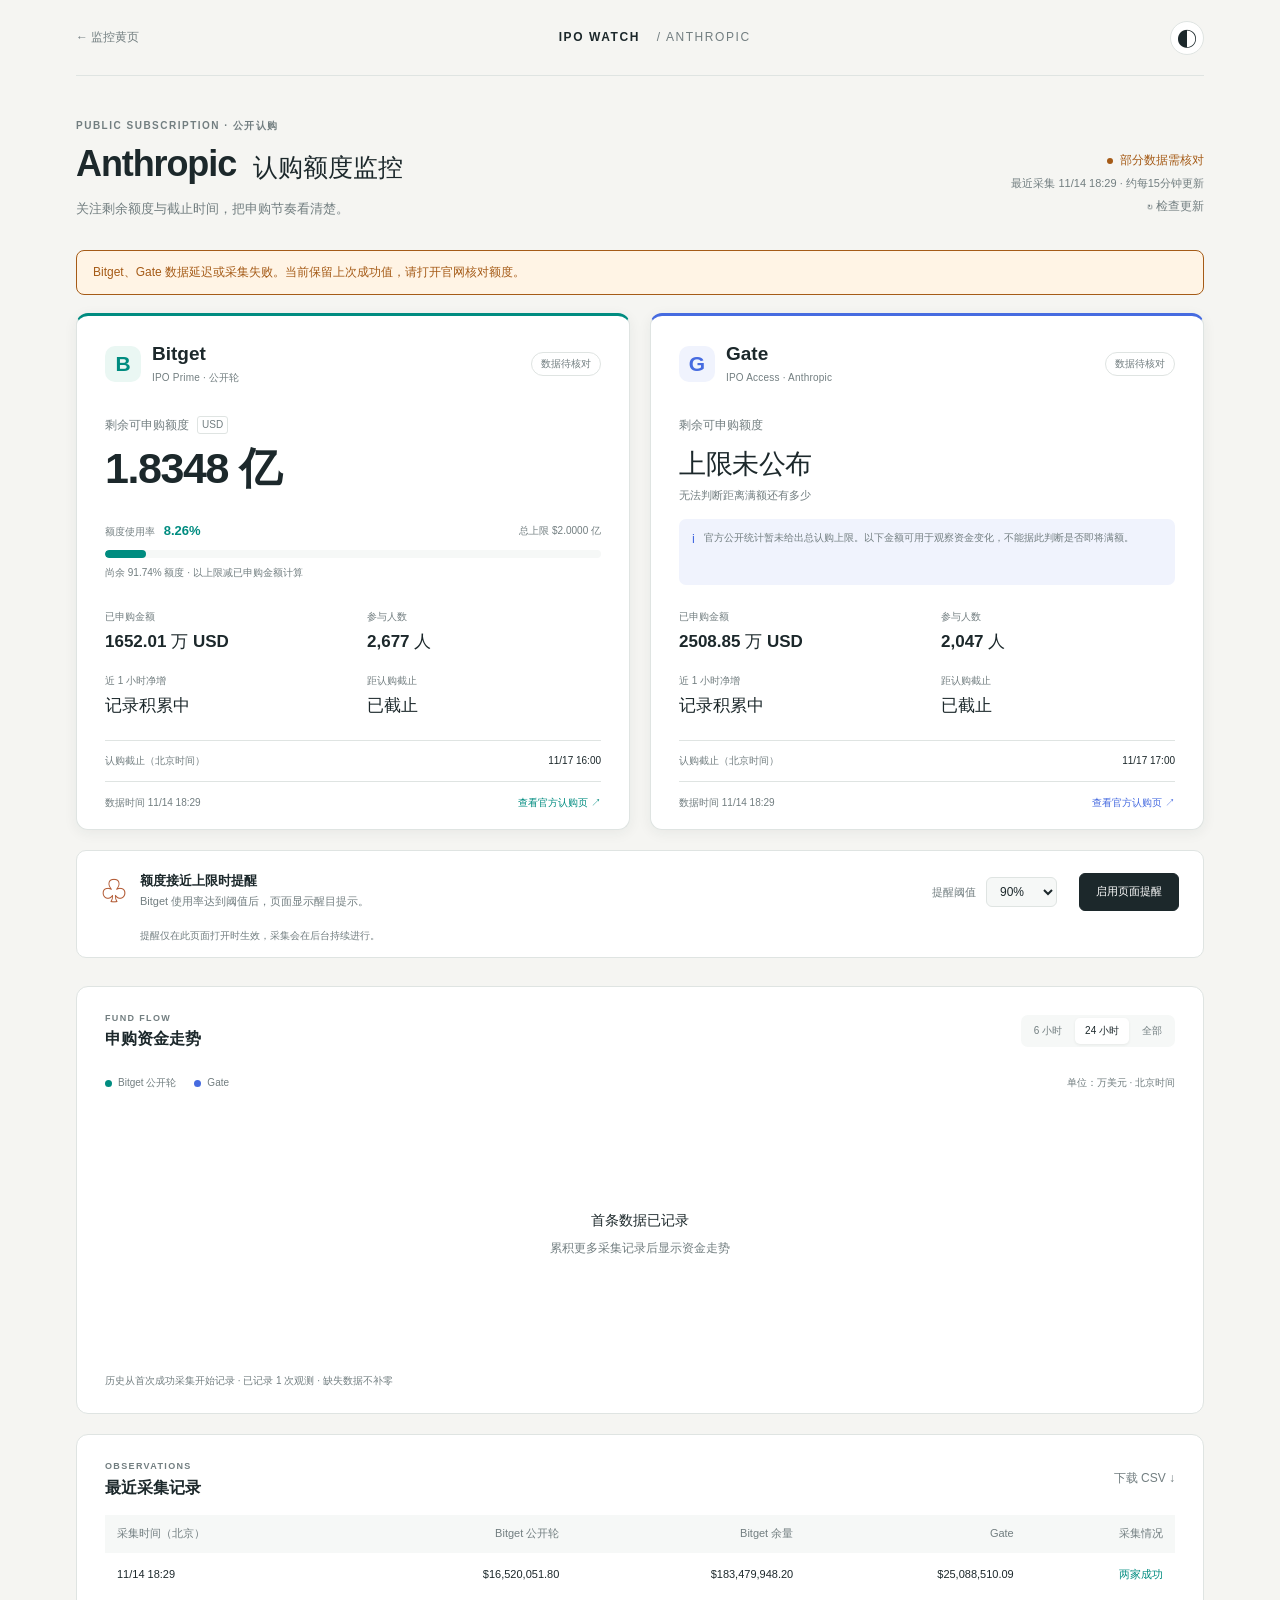
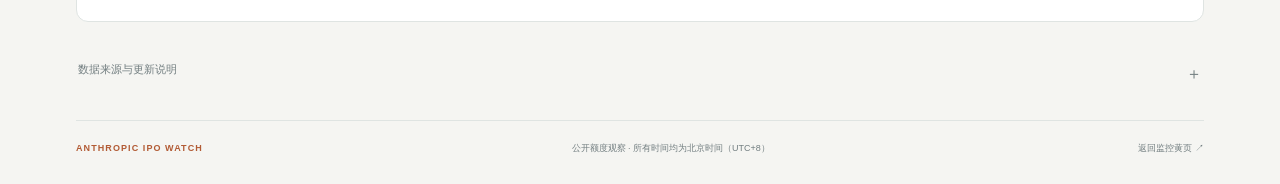
==== anthropic/index.html @ 7a071abf "Add Anthropic public subscription capacity monitor and directory entry" ====
<!doctype html>
<html lang="zh-CN">
<head>
  <meta charset="utf-8">
  <meta name="viewport" content="width=device-width,initial-scale=1">
  <meta name="color-scheme" content="light dark">
  <meta name="description" content="关注 Bitget 公开轮与 Gate 的 Anthropic 认购额度、剩余空间和截止时间，每约 15 分钟采集公开统计。">
  <title>Anthropic 认购额度监控</title>
  <link rel="stylesheet" href="style.css">
  <script src="app.js" defer></script>
</head>
<body>
  <div class="shell">
    <nav class="topbar" aria-label="站点导航">
      <a class="back" href="../">← 监控黄页</a>
      <span class="navmark">IPO WATCH <span>/ ANTHROPIC</span></span>
      <button id="theme" class="icon-button" type="button" aria-label="切换明暗模式">◐</button>
    </nav>
    <header class="page-header">
      <div><p class="eyebrow">PUBLIC SUBSCRIPTION · 公开认购</p><h1>Anthropic<span>认购额度监控</span></h1><p class="intro">关注剩余额度与截止时间，把申购节奏看清楚。</p></div>
      <div class="update-box"><span id="health" class="status pending"><i></i>正在读取数据</span><p id="checked-at">读取最新采集结果…</p><button id="refresh" class="text-button" type="button">↻ 检查更新</button></div>
    </header>

    <div id="notice" class="notice" role="status" aria-live="polite" hidden></div>
    <main>
      <section class="platforms" aria-label="平台额度与截止时间">
        <article class="platform bitget" id="bitget-card">
          <div class="card-heading"><div class="brand"><span class="brand-icon">B</span><div><h2>Bitget</h2><p>IPO Prime · 公开轮</p></div></div><span id="bitget-status" class="round-tag">读取中</span></div>
          <div class="primary-label">剩余可申购额度 <span>USD</span></div>
          <div class="hero-number" id="remaining">—</div>
          <div class="capacity-line"><span>额度使用率 <strong id="utilization">—</strong></span><span id="cap-label">总上限 —</span></div>
          <div class="capacity-track" role="progressbar" aria-label="Bitget 公开轮额度使用率" aria-valuemin="0" aria-valuemax="100" aria-valuenow="0" id="capacity"><div id="capacity-fill"></div></div>
          <div id="capacity-caption" class="capacity-caption">等待最新额度信息</div>
          <div class="stats-grid"><div><span>已申购金额</span><strong id="bitget-amount">—</strong></div><div><span>参与人数</span><strong id="bitget-people">—</strong></div><div><span>近 1 小时净增</span><strong id="bitget-hour">—</strong></div><div><span>距认购截止</span><strong id="bitget-countdown">—</strong></div></div>
          <div class="deadline"><span>认购截止（北京时间）</span><strong id="bitget-end">—</strong></div>
          <div class="card-bottom"><span id="bitget-observed">数据时间 —</span><a href="https://www.bitget.com/spotlight/ipo-prime" target="_blank" rel="noopener noreferrer">查看官方认购页 ↗</a></div>
        </article>

        <article class="platform gate" id="gate-card">
          <div class="card-heading"><div class="brand"><span class="brand-icon">G</span><div><h2>Gate</h2><p>IPO Access · Anthropic</p></div></div><span id="gate-status" class="round-tag">读取中</span></div>
          <div class="primary-label">剩余可申购额度</div>
          <div class="unknown-cap">上限未公布<span>无法判断距离满额还有多少</span></div>
          <div class="unknown-note"><span>i</span><p>官方公开统计暂未给出总认购上限。以下金额可用于观察资金变化，不能据此判断是否即将满额。</p></div>
          <div class="stats-grid"><div><span>已申购金额</span><strong id="gate-amount">—</strong></div><div><span>参与人数</span><strong id="gate-people">—</strong></div><div><span>近 1 小时净增</span><strong id="gate-hour">—</strong></div><div><span>距认购截止</span><strong id="gate-countdown">—</strong></div></div>
          <div class="deadline"><span>认购截止（北京时间）</span><strong id="gate-end">—</strong></div>
          <div class="card-bottom"><span id="gate-observed">数据时间 —</span><a href="https://www.gate.com/ipos/ipo-access/anthropic-ipo-access/69" target="_blank" rel="noopener noreferrer">查看官方认购页 ↗</a></div>
        </article>
      </section>

      <section class="alert-panel" aria-labelledby="alert-title"><div class="alert-copy"><span class="bell">♧</span><div><h2 id="alert-title">额度接近上限时提醒</h2><p>Bitget 使用率达到阈值后，页面显示醒目提示。</p></div></div><label class="threshold-label" for="threshold">提醒阈值 <select id="threshold"><option value="80">80%</option><option value="90" selected>90%</option><option value="95">95%</option><option value="98">98%</option><option value="100">100%</option></select></label><button id="enable-alert" class="button" type="button" aria-pressed="false">启用页面提醒</button><p class="alert-footnote" id="alert-detail">提醒仅在此页面打开时生效，采集会在后台持续进行。</p></section>

      <section class="chart-panel" aria-labelledby="chart-title"><div class="section-heading"><div><p class="eyebrow">FUND FLOW</p><h2 id="chart-title">申购资金走势</h2></div><div class="ranges" role="group" aria-label="走势时间范围"><button type="button" data-range="6">6 小时</button><button type="button" data-range="24" class="selected" aria-pressed="true">24 小时</button><button type="button" data-range="0">全部</button></div></div><div class="chart-legend"><span><i class="bitget-dot"></i>Bitget 公开轮</span><span><i class="gate-dot"></i>Gate</span><span class="chart-unit">单位：万美元 · 北京时间</span></div><div id="chart" class="chart" role="img" aria-label="两家平台的累计申购金额走势"></div><p id="chart-caption" class="panel-caption">历史从首次采集开始记录。</p></section>

      <section class="history-panel" aria-labelledby="history-title"><div class="section-heading"><div><p class="eyebrow">OBSERVATIONS</p><h2 id="history-title">最近采集记录</h2></div><button id="export" class="text-button" type="button" disabled>下载 CSV ↓</button></div><div class="table-scroll"><table><thead><tr><th>采集时间（北京）</th><th>Bitget 公开轮</th><th>Bitget 余量</th><th>Gate</th><th>采集情况</th></tr></thead><tbody id="history"><tr><td colspan="5" class="empty">正在读取历史记录…</td></tr></tbody></table></div></section>

      <details class="method"><summary>数据来源与更新说明 <span>＋</span></summary><div><p>后台约每 15 分钟采集一次，GitHub 调度和网站发布可能有延迟；页面每 60 秒检查一次已发布数据。“检查更新”会读取最新采集结果，不会立即触发交易所抓取。</p><p>Bitget 仅读取公开轮的总投入金额与总认购上限。余量＝上限－已投入金额；总认购上限不代表最终获配额度。Gate 若未公开总上限，不估算余量，也不显示满额百分比。</p><p>数据超过 45 分钟未更新会标记延迟。抓取失败时保留上次成功值与原始数据时间，历史缺失不补零。近 1 小时净增仅在有接近 1 小时的有效观测时显示。</p><p>资金可能集中在最后阶段进入；页面余额与截止时间以官方最新规则为准。请在提交认购前打开官方页面核对可用额度。</p><a href="https://github.com/surfacebuaa-maker/spread-yellow-pages/actions/workflows/anthropic-monitor.yml" target="_blank" rel="noopener noreferrer">查看后台采集运行记录 ↗</a></div></details>
    </main>
    <footer><span>ANTHROPIC IPO WATCH</span><span>公开额度观察 · 所有时间均为北京时间（UTC+8）</span><a href="../">返回监控黄页 ↗</a></footer>
  </div>
</body>
</html>
---- anthropic/style.css ----
:root{color-scheme:light;--bg:#f5f5f2;--panel:#fff;--ink:#1c282b;--muted:#727e80;--line:#dfe4e2;--soft:#f6f8f7;--teal:#008c80;--teal-soft:#eaf7f3;--blue:#466be0;--blue-soft:#f0f3fd;--orange:#b25b35;--warning:#a55b17;--warning-bg:#fff4e5;--red:#be4141;--shadow:0 3px 14px #182f2910}
html[data-theme=dark]{color-scheme:dark;--bg:#11191c;--panel:#182226;--ink:#e6eeeb;--muted:#94a5a4;--line:#2b3c3e;--soft:#1d2b2e;--teal:#57d2be;--teal-soft:#1d3432;--blue:#96aeff;--blue-soft:#242d43;--orange:#e8a386;--warning:#efb46f;--warning-bg:#392d21;--red:#f38e8e;--shadow:none}
*{box-sizing:border-box}body{margin:0;background:var(--bg);color:var(--ink);font-family:-apple-system,BlinkMacSystemFont,"Segoe UI","PingFang SC","Microsoft YaHei",sans-serif;font-size:14px;line-height:1.6;font-variant-numeric:tabular-nums}button,select{font:inherit}button,a,select{-webkit-tap-highlight-color:transparent}a{color:inherit;text-decoration:none}button{cursor:pointer}button:disabled{cursor:wait;opacity:.55}button:focus-visible,a:focus-visible,select:focus-visible,summary:focus-visible{outline:3px solid var(--orange);outline-offset:4px}button,select{color:var(--ink)}.shell{max-width:1200px;padding:0 36px;margin:auto}.topbar{height:76px;display:flex;align-items:center;justify-content:space-between;border-bottom:1px solid var(--line);font-size:12px}.back{color:var(--muted)}.back:hover{color:var(--teal)}.navmark{font-weight:750;letter-spacing:.13em}.navmark span{font-weight:400;color:var(--muted);margin-left:12px}.icon-button{width:34px;height:34px;border:1px solid var(--line);border-radius:50%;background:var(--panel);font-size:20px}.page-header{display:flex;align-items:flex-end;justify-content:space-between;gap:24px;padding:42px 0 30px}.eyebrow{font-size:10px;letter-spacing:.15em;color:var(--muted);font-weight:650;margin:0 0 8px}h1{font-size:36px;line-height:1.2;letter-spacing:-1.1px;font-weight:650;margin:0}h1 span{font-size:25px;letter-spacing:0;margin-left:17px;font-weight:480}.intro{color:var(--muted);margin:14px 0 0;font-size:13px}.update-box{text-align:right;flex-shrink:0}.status{display:inline-flex;gap:7px;align-items:center;font-size:12px;color:var(--teal)}.status i{width:6px;height:6px;background:currentColor;border-radius:50%}.status.pending,.status.warning{color:var(--warning)}.update-box p{font-size:11px;color:var(--muted);margin:5px 0 0}.text-button{background:none;border:0;padding:4px 0;color:var(--muted);font-size:12px}.text-button:hover{color:var(--teal)}.notice{border:1px solid var(--warning);border-radius:8px;padding:12px 16px;margin-bottom:18px;background:var(--warning-bg);color:var(--warning);font-size:12px}.notice.critical{color:var(--red);border-color:var(--red)}.platforms{display:grid;grid-template-columns:1fr 1fr;gap:20px}.platform{background:var(--panel);border:1px solid var(--line);border-top:3px solid var(--teal);border-radius:12px;padding:26px 28px 18px;box-shadow:var(--shadow)}.platform.gate{border-top-color:var(--blue)}.card-heading{display:flex;justify-content:space-between;align-items:center;margin-bottom:30px}.brand{display:flex;align-items:center;gap:11px}.brand-icon{display:flex;align-items:center;justify-content:center;width:36px;height:36px;border-radius:10px;background:var(--teal-soft);color:var(--teal);font-size:21px;font-weight:750}.gate .brand-icon{background:var(--blue-soft);color:var(--blue)}h2{font-size:16px;font-weight:650;line-height:1.3;margin:0}.brand h2{font-size:19px}.brand p{margin:3px 0 0;color:var(--muted);font-size:10px;letter-spacing:.02em}.round-tag{font-size:10px;border:1px solid var(--line);border-radius:20px;padding:3px 9px;color:var(--muted)}.round-tag.active{background:var(--teal-soft);border-color:transparent;color:var(--teal)}.primary-label{font-size:12px;color:var(--muted);display:flex;align-items:center;gap:8px}.primary-label>span{font-size:10px;border:1px solid var(--line);padding:0 4px;border-radius:3px}.hero-number{font-size:43px;font-weight:650;letter-spacing:-1.4px;line-height:1.2;margin:8px 0 26px}.hero-number small{font-size:20px;letter-spacing:0;margin-left:5px;font-weight:500}.capacity-line{display:flex;align-items:center;justify-content:space-between;font-size:10px;color:var(--muted)}.capacity-line strong{color:var(--teal);font-size:13px;margin-left:6px}.capacity-track{height:8px;border-radius:10px;background:var(--soft);overflow:hidden;margin:9px 0 7px}.capacity-track>div{width:0;height:100%;border-radius:10px;background:var(--teal);transition:width .5s}.capacity-track.warning>div{background:var(--warning)}.capacity-track.full>div{background:var(--red)}.capacity-caption{font-size:10px;color:var(--muted);min-height:18px}.stats-grid{display:grid;grid-template-columns:1fr 1fr;gap:18px 28px;margin:26px 0 22px}.stats-grid>div{min-width:0}.stats-grid span{display:block;color:var(--muted);font-size:10px;margin-bottom:4px}.stats-grid strong{font-size:17px;font-weight:550;line-height:1.5;display:block}.stats-grid strong small{font-size:11px;margin-left:3px;font-weight:450;color:var(--muted)}.deadline{display:flex;justify-content:space-between;gap:8px;padding:12px 0;border-top:1px solid var(--line);font-size:10px;color:var(--muted)}.deadline strong{font-weight:500;color:var(--ink)}.card-bottom{display:flex;justify-content:space-between;gap:5px;border-top:1px solid var(--line);padding-top:13px;color:var(--muted);font-size:10px}.card-bottom a{color:var(--teal);white-space:nowrap}.gate .card-bottom a{color:var(--blue)}.unknown-cap{font-size:27px;letter-spacing:-.4px;font-weight:550;margin:11px 0 16px;line-height:1.4}.unknown-cap span{display:block;font-size:11px;color:var(--muted);font-weight:400;letter-spacing:0;margin-top:4px}.unknown-note{display:flex;align-items:flex-start;gap:9px;background:var(--blue-soft);border-radius:7px;padding:11px 13px;min-height:66px;color:var(--muted);font-size:10px}.unknown-note p{margin:0}.unknown-note>span{color:var(--blue);font-size:13px;line-height:1.4}.gate .stats-grid{margin-top:24px}.alert-panel{display:flex;align-items:center;gap:22px;flex-wrap:wrap;background:var(--panel);border:1px solid var(--line);border-radius:10px;padding:20px 24px 13px;margin:20px 0 28px}.alert-copy{display:flex;align-items:center;gap:13px;flex:1}.bell{font-size:26px;color:var(--orange)}.alert-copy h2{font-size:13px}.alert-copy p{font-size:11px;color:var(--muted);margin:3px 0 0}.threshold-label{font-size:11px;white-space:nowrap;color:var(--muted)}select{border:1px solid var(--line);border-radius:6px;background:var(--soft);padding:6px 9px;margin-left:7px;font-size:12px}.button{border:1px solid var(--ink);background:var(--ink);color:var(--panel);padding:9px 16px;border-radius:6px;font-size:11px}.button[aria-pressed=true]{background:var(--teal-soft);border-color:var(--teal);color:var(--teal)}.alert-footnote{flex-basis:100%;font-size:10px;color:var(--muted);padding-left:39px;margin:-7px 0 0}.chart-panel,.history-panel{background:var(--panel);border:1px solid var(--line);border-radius:12px;padding:24px 28px;margin-bottom:20px}.section-heading{display:flex;align-items:center;justify-content:space-between;gap:14px}.section-heading .eyebrow{font-size:9px;margin-bottom:4px}.section-heading h2{font-size:16px}.ranges{display:flex;gap:3px;padding:3px;background:var(--soft);border-radius:7px}.ranges button{font-size:10px;background:transparent;border:0;padding:5px 10px;border-radius:5px;color:var(--muted)}.ranges button.selected{background:var(--panel);color:var(--ink);box-shadow:0 1px 3px #17251d12}.chart-legend{display:flex;gap:18px;margin-top:25px;color:var(--muted);font-size:10px;align-items:center}.chart-legend>span{display:flex;align-items:center;gap:6px}.chart-legend i{display:inline-block;width:7px;height:7px;border-radius:50%}.bitget-dot{background:var(--teal)}.gate-dot{background:var(--blue)}.chart-unit{margin-left:auto}.chart{height:265px;margin-top:10px;position:relative}.chart svg{display:block;width:100%;height:100%;overflow:visible}.chart text{font-family:inherit;font-size:10px;fill:var(--muted)}.chart .gridline{stroke:var(--line);stroke-dasharray:3 5}.chart-empty{height:100%;display:flex;justify-content:center;align-items:center;flex-direction:column;color:var(--muted);font-size:12px;gap:7px}.chart-empty b{color:var(--ink);font-size:14px;font-weight:500}.panel-caption{margin:7px 0 0;color:var(--muted);font-size:10px}.table-scroll{overflow-x:auto;margin-top:17px}table{width:100%;border-collapse:collapse;text-align:left;font-size:11px;white-space:nowrap}th{font-weight:450;color:var(--muted);background:var(--soft);padding:10px 12px}td{padding:13px 12px;border-bottom:1px solid var(--line)}tbody tr:last-child td{border-bottom:0}th:not(:first-child),td:not(:first-child){text-align:right}td .ok{color:var(--teal)}td .partial{color:var(--warning)}td.empty{text-align:center!important;color:var(--muted);padding:30px}.method{padding:4px 2px 24px;margin-top:25px;color:var(--muted);font-size:11px}.method summary{cursor:pointer;list-style:none;display:flex;justify-content:space-between;padding:10px 0}.method summary::-webkit-details-marker{display:none}.method summary>span{font-size:16px}.method>div{max-width:850px;padding-bottom:10px}.method p{margin:10px 0}.method a{color:var(--teal)}footer{display:flex;justify-content:space-between;align-items:center;gap:16px;flex-wrap:wrap;border-top:1px solid var(--line);padding:20px 0 28px;color:var(--muted);font-size:9px}footer>span:first-child{font-weight:650;letter-spacing:.12em;color:var(--orange)}[hidden]{display:none!important}
@media(min-width:901px){.gate{display:flex;flex-direction:column}.gate .unknown-note{flex:1}.gate .card-bottom{margin-top:auto}}
@media(max-width:900px){.shell{padding:0 22px}.page-header{padding-top:30px}h1{font-size:30px}h1 span{display:block;font-size:22px;margin:6px 0 0}.platform{padding:22px 22px 16px}.hero-number{font-size:35px}.alert-panel{gap:14px}.alert-copy{flex-basis:100%}.alert-footnote{margin:0;padding:0}.chart-unit{display:none}.card-bottom{flex-wrap:wrap}.stats-grid{gap:16px}.stats-grid strong{font-size:15px}.chart-panel,.history-panel{padding:22px}}
@media(max-width:600px){.shell{padding:0 16px}.topbar{height:59px}.navmark{font-size:9px}.navmark span{margin-left:4px}.page-header{display:block;padding:26px 0 22px}.eyebrow{font-size:9px}h1{font-size:32px}h1 span{font-size:24px;display:block;margin:5px 0 0}.intro{font-size:12px;margin-top:10px}.update-box{text-align:left;margin-top:20px;display:flex;align-items:center;gap:10px;flex-wrap:wrap}.update-box p{margin:0;font-size:10px}.update-box .text-button{margin-left:auto}.status{font-size:10px}.platforms{grid-template-columns:1fr;gap:15px}.platform{padding:23px 23px 16px}.card-heading{margin-bottom:25px}.hero-number{font-size:43px}.stats-grid strong{font-size:17px}.card-bottom{font-size:9px;justify-content:space-between}.capacity-line{font-size:10px}.alert-panel{padding:18px;margin:15px 0 20px}.alert-copy p{font-size:10px}.alert-footnote{font-size:9px}.alert-panel .button{margin-left:auto}.chart-panel,.history-panel{padding:20px 16px}.chart{height:220px}.chart-legend{font-size:9px;gap:14px}.ranges button{padding:4px 7px;font-size:9px}.section-heading h2{font-size:15px}.table-scroll{margin-left:-7px;margin-right:-7px}th,td{padding:10px 9px}table{font-size:10px}.method{font-size:10px}footer{font-size:9px;gap:7px}footer>span:nth-child(2){order:3;flex-basis:100%}footer>a{margin-left:auto}}
@media(prefers-reduced-motion:reduce){*{transition:none!important}}
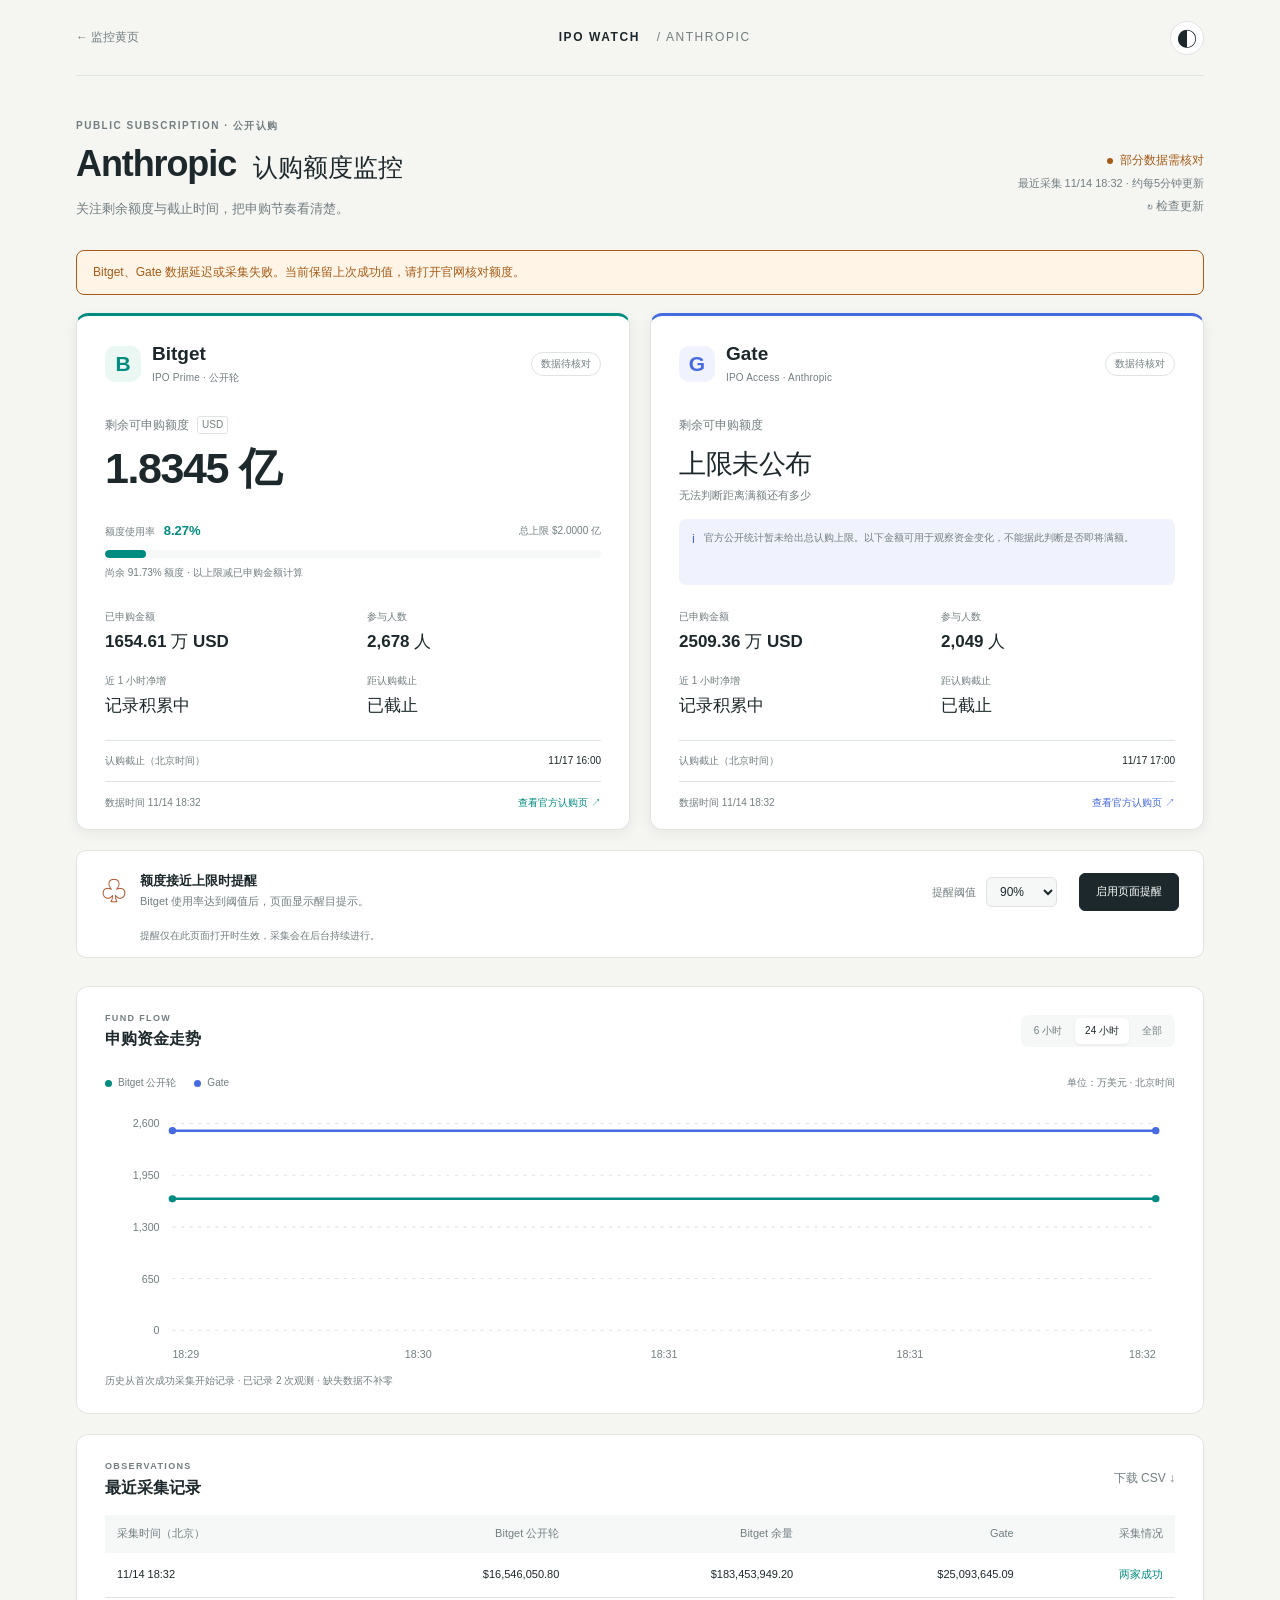
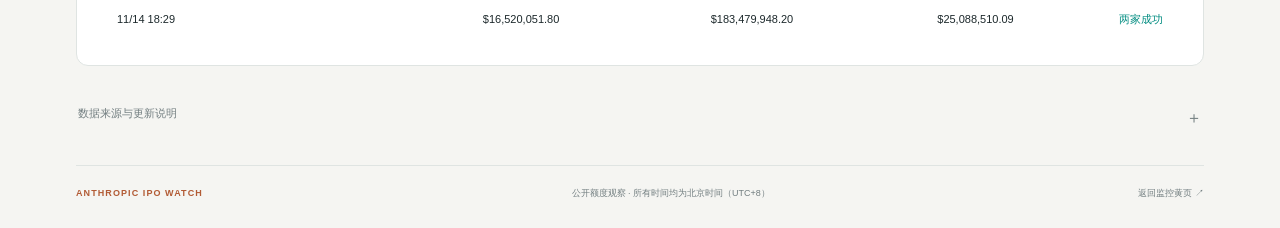
==== commit 7a9bad70: "Collect public capacity every five minutes and flag delayed observations earlier" ====
--- a/anthropic/index.html
+++ b/anthropic/index.html
@@ -4,7 +4,7 @@
   <meta charset="utf-8">
   <meta name="viewport" content="width=device-width,initial-scale=1">
   <meta name="color-scheme" content="light dark">
-  <meta name="description" content="关注 Bitget 公开轮与 Gate 的 Anthropic 认购额度、剩余空间和截止时间，每约 15 分钟采集公开统计。">
+  <meta name="description" content="关注 Bitget 公开轮与 Gate 的 Anthropic 认购额度、剩余空间和截止时间，每约 5 分钟采集公开统计。">
   <title>Anthropic 认购额度监控</title>
   <link rel="stylesheet" href="style.css">
   <script src="app.js" defer></script>
@@ -53,7 +53,7 @@
 
       <section class="history-panel" aria-labelledby="history-title"><div class="section-heading"><div><p class="eyebrow">OBSERVATIONS</p><h2 id="history-title">最近采集记录</h2></div><button id="export" class="text-button" type="button" disabled>下载 CSV ↓</button></div><div class="table-scroll"><table><thead><tr><th>采集时间（北京）</th><th>Bitget 公开轮</th><th>Bitget 余量</th><th>Gate</th><th>采集情况</th></tr></thead><tbody id="history"><tr><td colspan="5" class="empty">正在读取历史记录…</td></tr></tbody></table></div></section>
 
-      <details class="method"><summary>数据来源与更新说明 <span>＋</span></summary><div><p>后台约每 15 分钟采集一次，GitHub 调度和网站发布可能有延迟；页面每 60 秒检查一次已发布数据。“检查更新”会读取最新采集结果，不会立即触发交易所抓取。</p><p>Bitget 仅读取公开轮的总投入金额与总认购上限。余量＝上限－已投入金额；总认购上限不代表最终获配额度。Gate 若未公开总上限，不估算余量，也不显示满额百分比。</p><p>数据超过 45 分钟未更新会标记延迟。抓取失败时保留上次成功值与原始数据时间，历史缺失不补零。近 1 小时净增仅在有接近 1 小时的有效观测时显示。</p><p>资金可能集中在最后阶段进入；页面余额与截止时间以官方最新规则为准。请在提交认购前打开官方页面核对可用额度。</p><a href="https://github.com/surfacebuaa-maker/spread-yellow-pages/actions/workflows/anthropic-monitor.yml" target="_blank" rel="noopener noreferrer">查看后台采集运行记录 ↗</a></div></details>
+      <details class="method"><summary>数据来源与更新说明 <span>＋</span></summary><div><p>后台约每 5 分钟采集一次，GitHub 调度和网站发布可能有延迟；页面每 60 秒检查一次已发布数据。“检查更新”会读取最新采集结果，不会立即触发交易所抓取。</p><p>Bitget 仅读取公开轮的总投入金额与总认购上限。余量＝上限－已投入金额；总认购上限不代表最终获配额度。Gate 若未公开总上限，不估算余量，也不显示满额百分比。</p><p>数据超过 15 分钟未更新会标记延迟。抓取失败时保留上次成功值与原始数据时间，历史缺失不补零。近 1 小时净增仅在有接近 1 小时的有效观测时显示。</p><p>资金可能集中在最后阶段进入；页面余额与截止时间以官方最新规则为准。请在提交认购前打开官方页面核对可用额度。</p><a href="https://github.com/surfacebuaa-maker/spread-yellow-pages/actions/workflows/anthropic-monitor.yml" target="_blank" rel="noopener noreferrer">查看后台采集运行记录 ↗</a></div></details>
     </main>
     <footer><span>ANTHROPIC IPO WATCH</span><span>公开额度观察 · 所有时间均为北京时间（UTC+8）</span><a href="../">返回监控黄页 ↗</a></footer>
   </div>
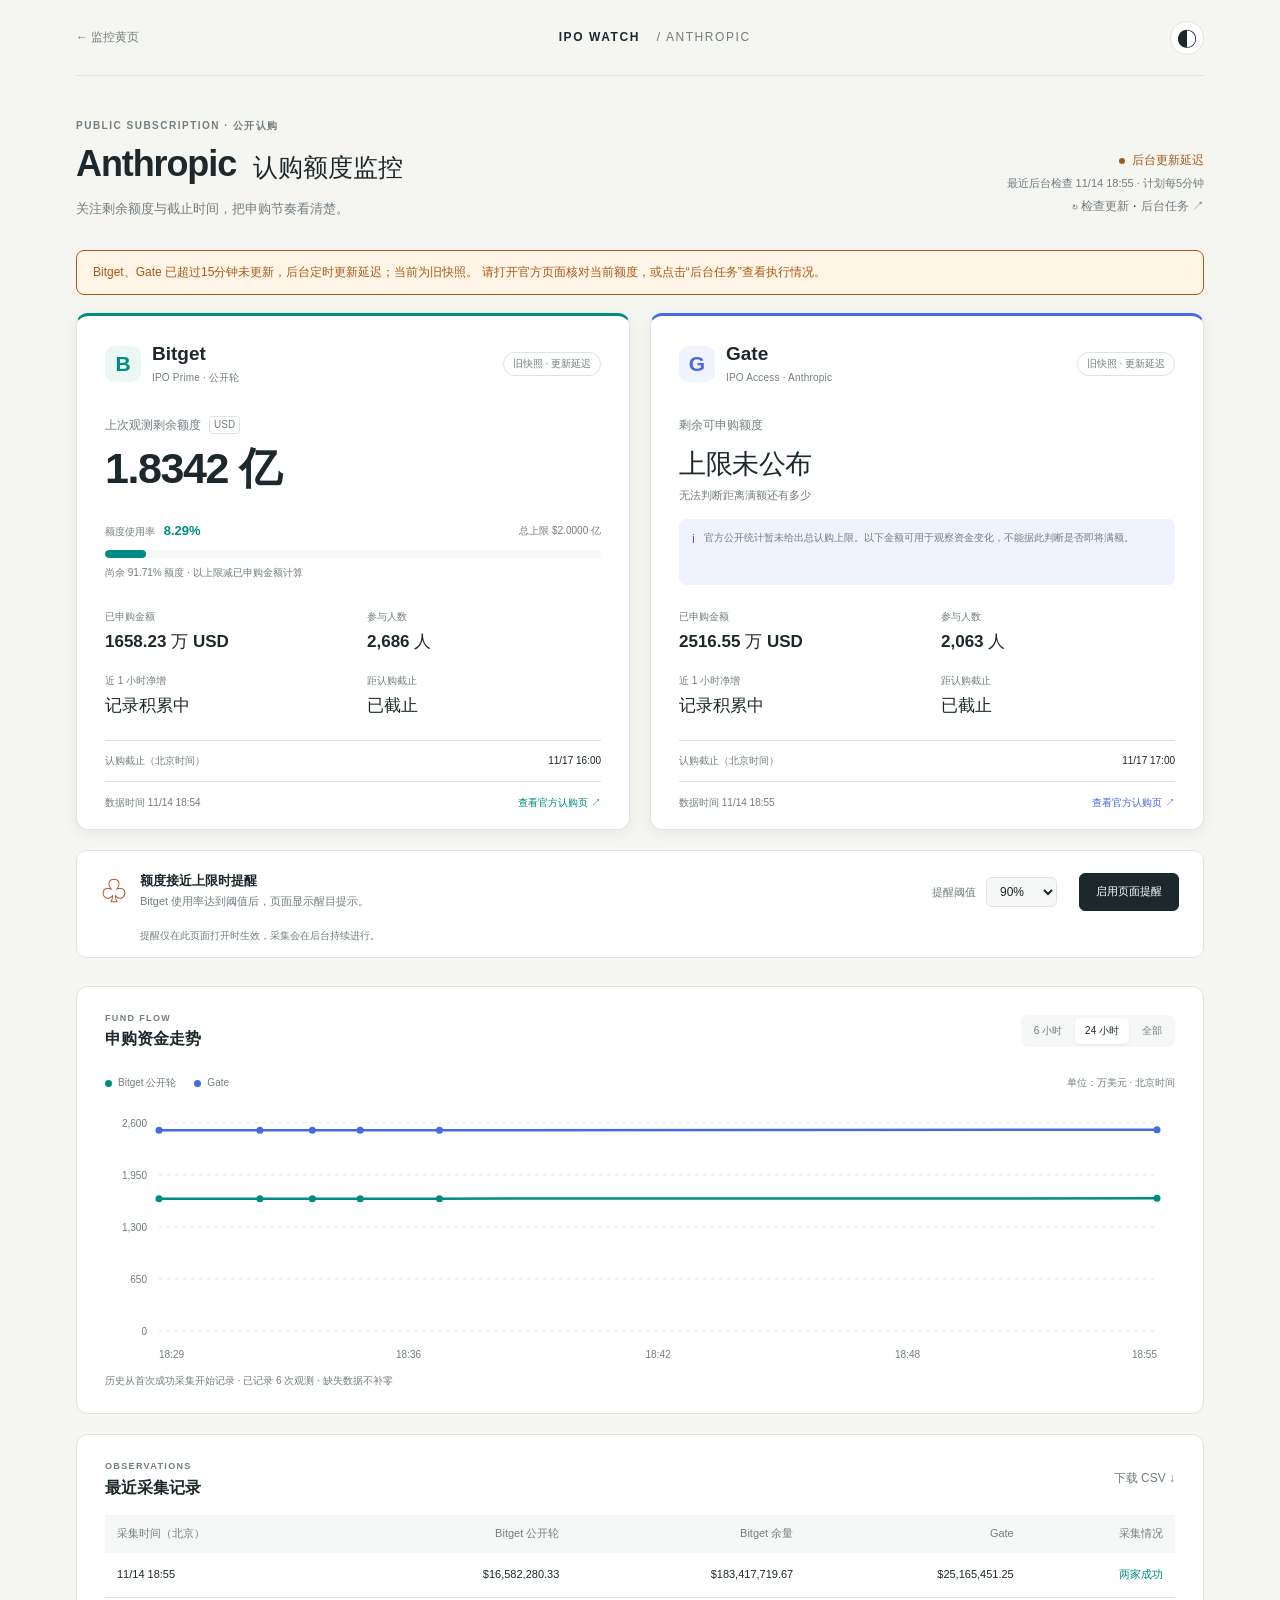
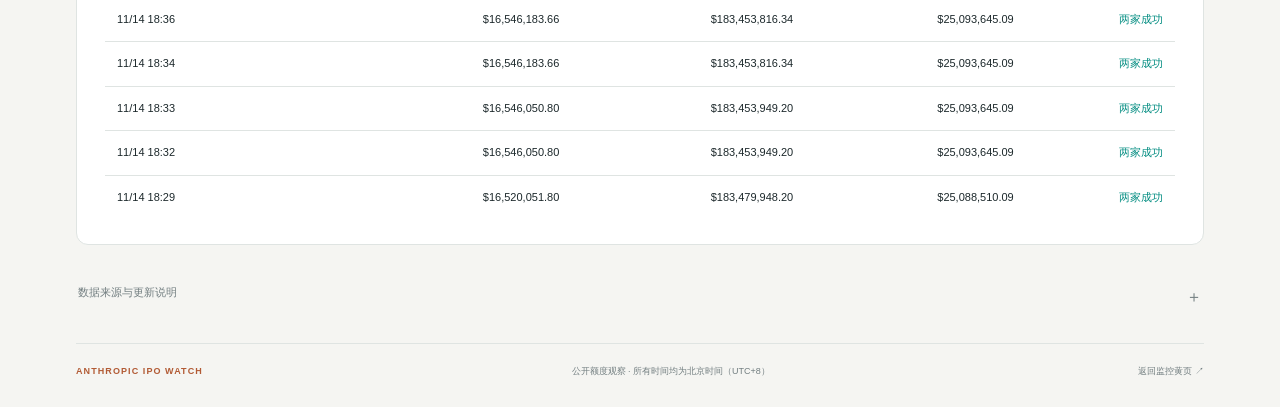
==== commit 27919d88: "Distinguish delayed scheduling from collection errors and label old snapshots" ====
--- a/anthropic/index.html
+++ b/anthropic/index.html
@@ -18,7 +18,7 @@
     </nav>
     <header class="page-header">
       <div><p class="eyebrow">PUBLIC SUBSCRIPTION · 公开认购</p><h1>Anthropic<span>认购额度监控</span></h1><p class="intro">关注剩余额度与截止时间，把申购节奏看清楚。</p></div>
-      <div class="update-box"><span id="health" class="status pending"><i></i>正在读取数据</span><p id="checked-at">读取最新采集结果…</p><button id="refresh" class="text-button" type="button">↻ 检查更新</button></div>
+      <div class="update-box"><span id="health" class="status pending"><i></i>正在读取数据</span><p id="checked-at">读取最新采集结果…</p><button id="refresh" class="text-button" type="button" title="读取最新发布的快照，不会立即触发后台采集">↻ 检查更新</button> · <a class="text-button" href="https://github.com/surfacebuaa-maker/spread-yellow-pages/actions/workflows/anthropic-monitor.yml" target="_blank" rel="noopener noreferrer">后台任务 ↗</a></div>
     </header>
 
     <div id="notice" class="notice" role="status" aria-live="polite" hidden></div>
@@ -26,7 +26,7 @@
       <section class="platforms" aria-label="平台额度与截止时间">
         <article class="platform bitget" id="bitget-card">
           <div class="card-heading"><div class="brand"><span class="brand-icon">B</span><div><h2>Bitget</h2><p>IPO Prime · 公开轮</p></div></div><span id="bitget-status" class="round-tag">读取中</span></div>
-          <div class="primary-label">剩余可申购额度 <span>USD</span></div>
+          <div class="primary-label" id="remaining-label">剩余可申购额度 <span>USD</span></div>
           <div class="hero-number" id="remaining">—</div>
           <div class="capacity-line"><span>额度使用率 <strong id="utilization">—</strong></span><span id="cap-label">总上限 —</span></div>
           <div class="capacity-track" role="progressbar" aria-label="Bitget 公开轮额度使用率" aria-valuemin="0" aria-valuemax="100" aria-valuenow="0" id="capacity"><div id="capacity-fill"></div></div>
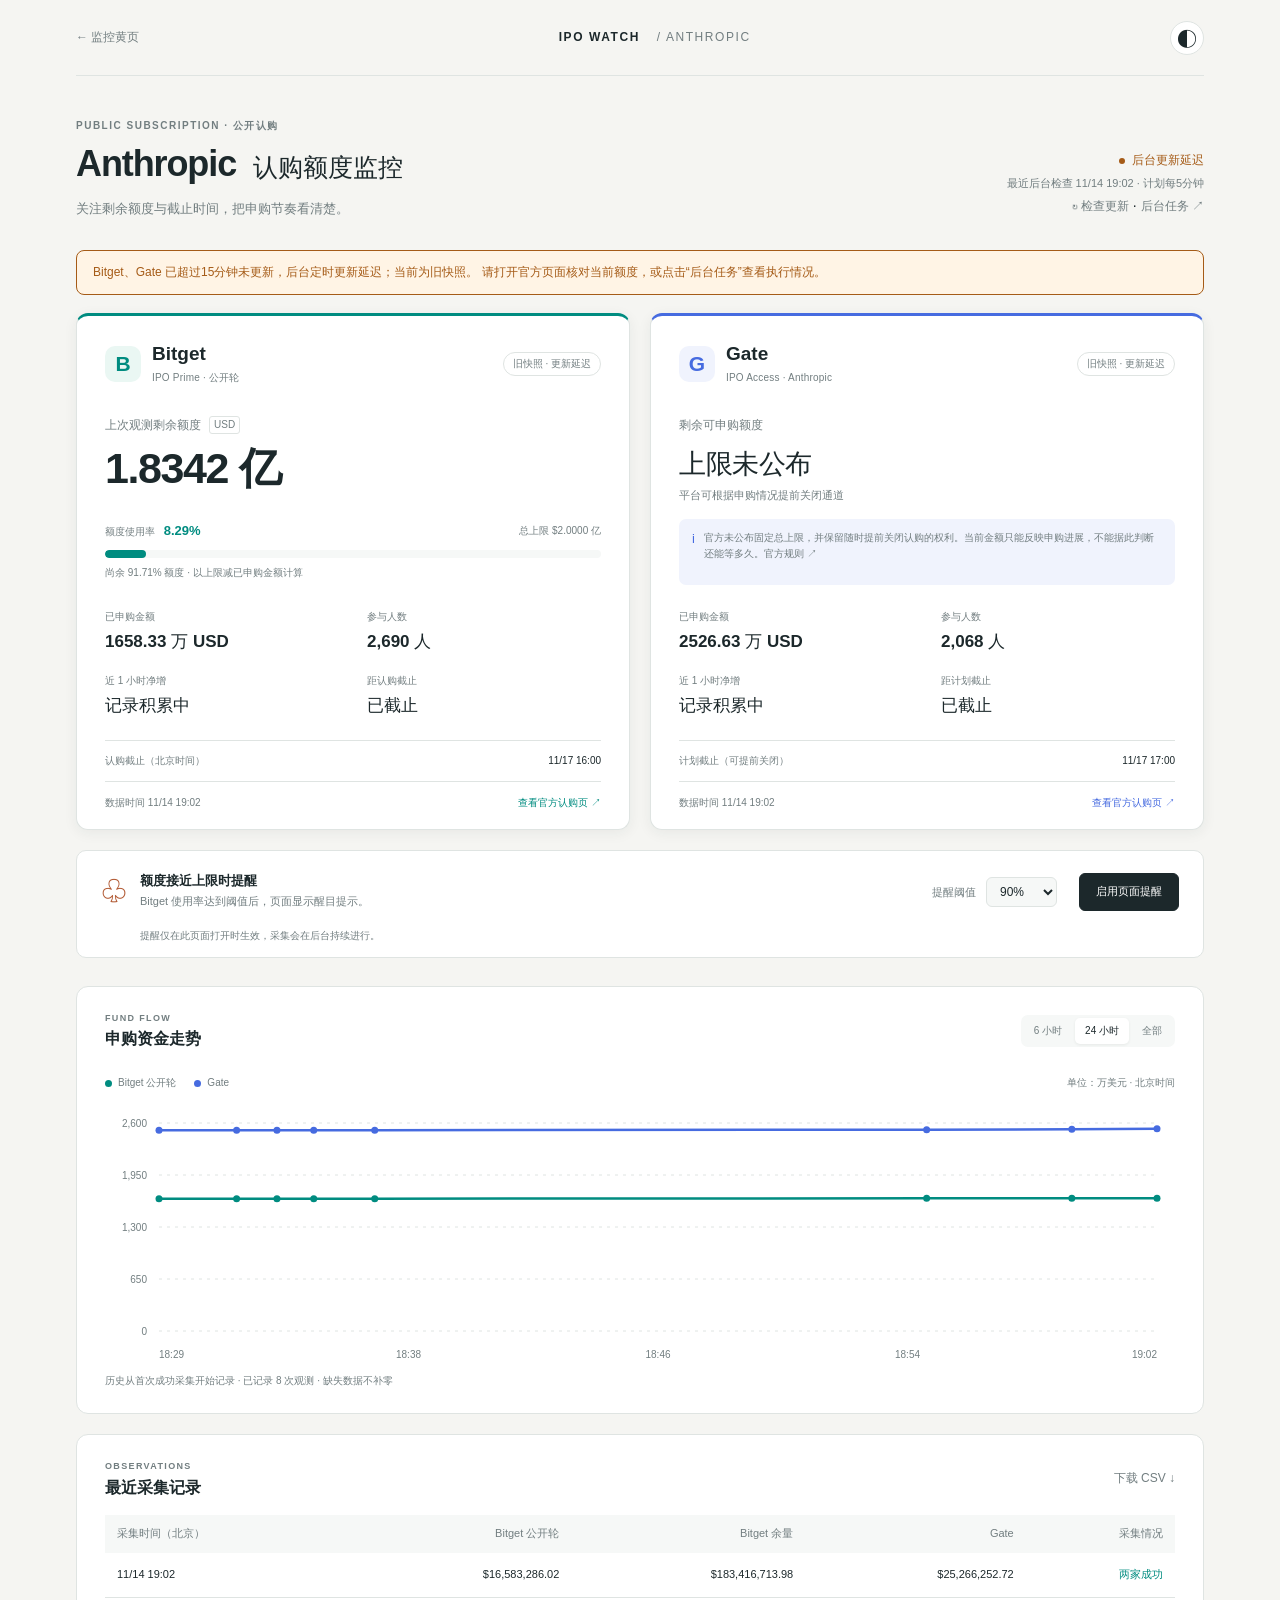
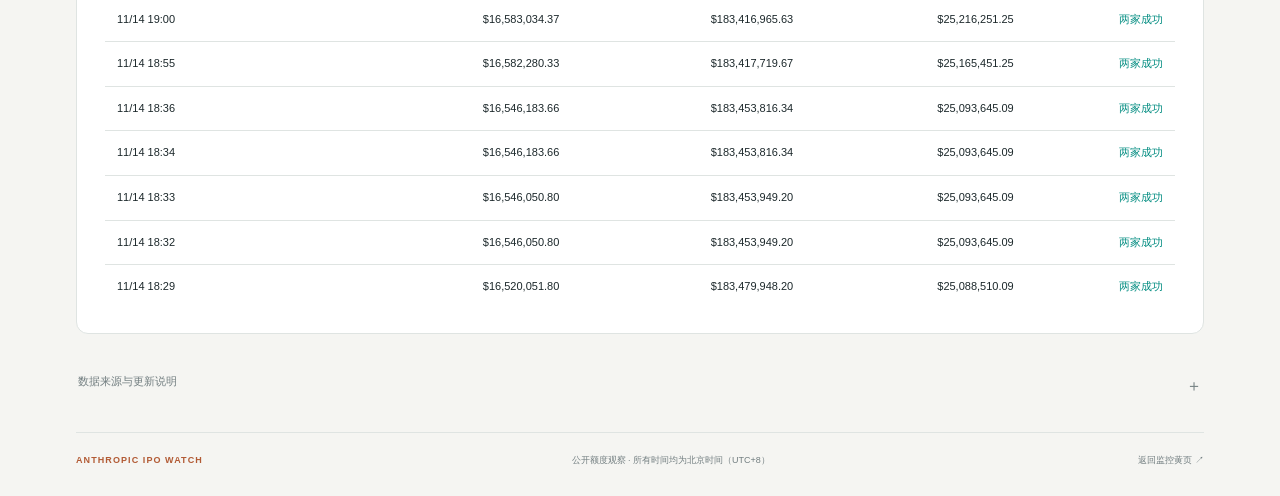
==== commit 8c8a9d11: "Clarify Gate may close Anthropic subscriptions before the planned deadline" ====
--- a/anthropic/index.html
+++ b/anthropic/index.html
@@ -39,10 +39,10 @@
         <article class="platform gate" id="gate-card">
           <div class="card-heading"><div class="brand"><span class="brand-icon">G</span><div><h2>Gate</h2><p>IPO Access · Anthropic</p></div></div><span id="gate-status" class="round-tag">读取中</span></div>
           <div class="primary-label">剩余可申购额度</div>
-          <div class="unknown-cap">上限未公布<span>无法判断距离满额还有多少</span></div>
-          <div class="unknown-note"><span>i</span><p>官方公开统计暂未给出总认购上限。以下金额可用于观察资金变化，不能据此判断是否即将满额。</p></div>
-          <div class="stats-grid"><div><span>已申购金额</span><strong id="gate-amount">—</strong></div><div><span>参与人数</span><strong id="gate-people">—</strong></div><div><span>近 1 小时净增</span><strong id="gate-hour">—</strong></div><div><span>距认购截止</span><strong id="gate-countdown">—</strong></div></div>
-          <div class="deadline"><span>认购截止（北京时间）</span><strong id="gate-end">—</strong></div>
+          <div class="unknown-cap">上限未公布<span>平台可根据申购情况提前关闭通道</span></div>
+          <div class="unknown-note"><span>i</span><p>官方未公布固定总上限，并保留随时提前关闭认购的权利。当前金额只能反映申购进展，不能据此判断还能等多久。<a href="https://www.gate.com/zh/announcements/article/102736" target="_blank" rel="noopener noreferrer">官方规则 ↗</a></p></div>
+          <div class="stats-grid"><div><span>已申购金额</span><strong id="gate-amount">—</strong></div><div><span>参与人数</span><strong id="gate-people">—</strong></div><div><span>近 1 小时净增</span><strong id="gate-hour">—</strong></div><div><span>距计划截止</span><strong id="gate-countdown">—</strong></div></div>
+          <div class="deadline"><span>计划截止（可提前关闭）</span><strong id="gate-end">—</strong></div>
           <div class="card-bottom"><span id="gate-observed">数据时间 —</span><a href="https://www.gate.com/ipos/ipo-access/anthropic-ipo-access/69" target="_blank" rel="noopener noreferrer">查看官方认购页 ↗</a></div>
         </article>
       </section>
